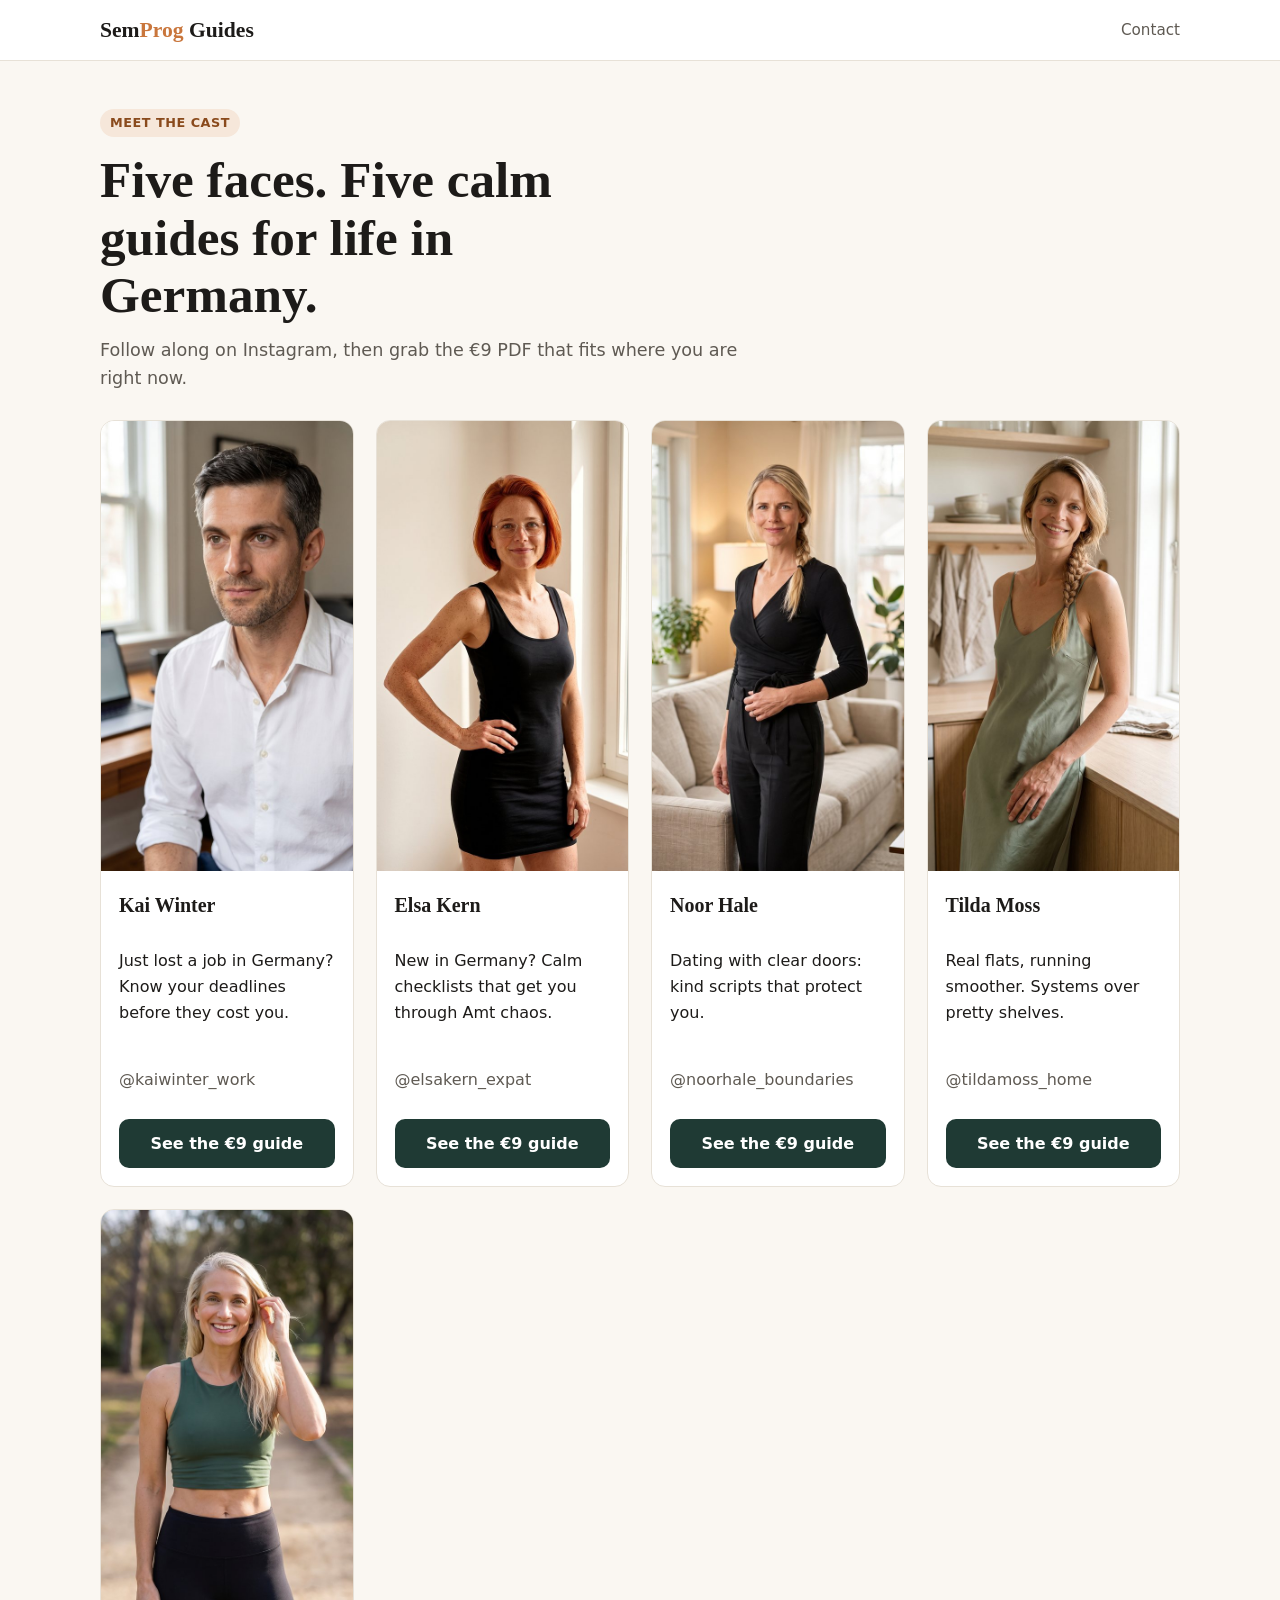
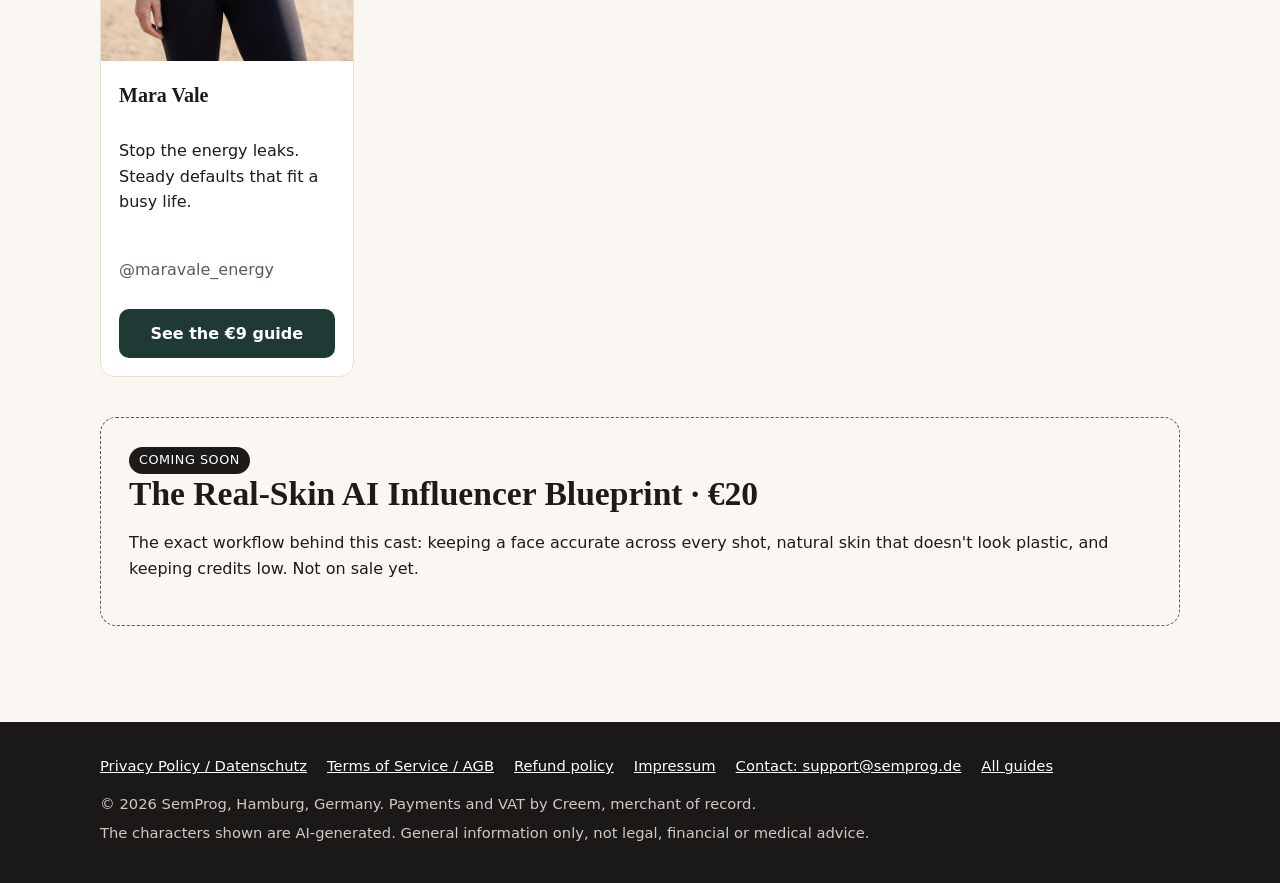
==== cast/index.html @ 9812ec5c "Add unlisted cast showcase page (noindex)" ====
<!doctype html>
<html lang="en">
<head>
<meta charset="utf-8">
<meta name="viewport" content="width=device-width, initial-scale=1">
<meta name="robots" content="noindex,nofollow">
<title>Meet the Cast · SemProg Guides</title>
<meta name="referrer" content="strict-origin-when-cross-origin">
<meta http-equiv="Content-Security-Policy" content="default-src 'self'; img-src 'self'; style-src 'self' 'unsafe-inline'; script-src 'none'; object-src 'none'; base-uri 'self'; frame-ancestors 'none'; upgrade-insecure-requests">
<link rel="stylesheet" href="/styles.css">
<style>
.cast-grid{display:grid;grid-template-columns:repeat(auto-fill,minmax(230px,1fr));gap:22px;margin:28px 0}
.cast-card{overflow:hidden;display:flex;flex-direction:column}
.cast-card img{width:100%;height:auto;aspect-ratio:558/1000;object-fit:cover;display:block}
.cast-card h3{margin:.2em 0}
.cast-ig a{color:var(--muted);text-decoration:none}
.blueprint{margin:40px 0;padding:28px;border-radius:16px;border:1px dashed var(--muted)}
.soon{display:inline-block;padding:3px 10px;border-radius:99px;background:var(--ink);color:#fff;font-size:.8rem;letter-spacing:.04em;text-transform:uppercase}
</style>
</head>
<body>
<header class="site-header">
  <div class="wrap">
    <a class="logo" href="/">Sem<span>Prog</span> Guides</a>
    <nav class="nav" aria-label="Main"><a href="mailto:support@semprog.de">Contact</a></nav>
  </div>
</header>
<main>
<section class="hero">
  <div class="wrap">
    <span class="eyebrow">Meet the cast</span>
    <h1>Five faces. Five calm guides for life in Germany.</h1>
    <p class="lead">Follow along on Instagram, then grab the €9 PDF that fits where you are right now.</p>
    <div class="cast-grid">
    <article class="card cast-card">
      <img src="/img/cast/kai.jpg" width="558" height="1000" loading="lazy" alt="Portrait of Kai Winter">
      <div class="card-body">
        <h3>Kai Winter</h3>
        <p>Just lost a job in Germany? Know your deadlines before they cost you.</p>
        <p class="cast-ig"><a href="https://www.instagram.com/kaiwinter_work/" rel="noopener" target="_blank">@kaiwinter_work</a></p>
        <a class="btn" href="/kai/">See the €9 guide</a>
      </div>
    </article>
    <article class="card cast-card">
      <img src="/img/cast/elsa.jpg" width="558" height="1000" loading="lazy" alt="Portrait of Elsa Kern">
      <div class="card-body">
        <h3>Elsa Kern</h3>
        <p>New in Germany? Calm checklists that get you through Amt chaos.</p>
        <p class="cast-ig"><a href="https://www.instagram.com/elsakern_expat/" rel="noopener" target="_blank">@elsakern_expat</a></p>
        <a class="btn" href="/elsa/">See the €9 guide</a>
      </div>
    </article>
    <article class="card cast-card">
      <img src="/img/cast/noor.jpg" width="558" height="1000" loading="lazy" alt="Portrait of Noor Hale">
      <div class="card-body">
        <h3>Noor Hale</h3>
        <p>Dating with clear doors: kind scripts that protect you.</p>
        <p class="cast-ig"><a href="https://www.instagram.com/noorhale_boundaries/" rel="noopener" target="_blank">@noorhale_boundaries</a></p>
        <a class="btn" href="/noor/">See the €9 guide</a>
      </div>
    </article>
    <article class="card cast-card">
      <img src="/img/cast/tilda.jpg" width="558" height="1000" loading="lazy" alt="Portrait of Tilda Moss">
      <div class="card-body">
        <h3>Tilda Moss</h3>
        <p>Real flats, running smoother. Systems over pretty shelves.</p>
        <p class="cast-ig"><a href="https://www.instagram.com/tildamoss_home/" rel="noopener" target="_blank">@tildamoss_home</a></p>
        <a class="btn" href="/tilda/">See the €9 guide</a>
      </div>
    </article>
    <article class="card cast-card">
      <img src="/img/cast/mara.jpg" width="558" height="1000" loading="lazy" alt="Portrait of Mara Vale">
      <div class="card-body">
        <h3>Mara Vale</h3>
        <p>Stop the energy leaks. Steady defaults that fit a busy life.</p>
        <p class="cast-ig"><a href="https://www.instagram.com/maravale_energy/" rel="noopener" target="_blank">@maravale_energy</a></p>
        <a class="btn" href="/mara/">See the €9 guide</a>
      </div>
    </article>
    </div>
    <section class="blueprint">
      <span class="soon">Coming soon</span>
      <h2>The Real-Skin AI Influencer Blueprint · €20</h2>
      <p>The exact workflow behind this cast: keeping a face accurate across every shot, natural skin that doesn&#x27;t look plastic, and keeping credits low. Not on sale yet.</p>
    </section>
  </div>
</section>
</main>
<footer class="site-footer">
  <div class="wrap">
    <ul class="footer-links">
      <li><a href="/privacy/">Privacy Policy / Datenschutz</a></li>
      <li><a href="/terms/">Terms of Service / AGB</a></li>
      <li><a href="/terms/#refund">Refund policy</a></li>
      <li><a href="/impressum/">Impressum</a></li>
      <li><a href="mailto:support@semprog.de">Contact: support@semprog.de</a></li>
      <li><a href="/">All guides</a></li>
    </ul>
    <p>© 2026 SemProg, Hamburg, Germany. Payments and VAT by Creem, merchant of record.</p>
    <p>The characters shown are AI-generated. General information only, not legal, financial or medical advice.</p>
  </div>
</footer>
</body>
</html>
---- styles.css ----
/* SemProg Guides — plain CSS, no build step. System fonts only (no external requests). */
:root{
  --bg:#faf7f2; --surface:#fff; --ink:#1d1b19; --muted:#5f5a53; --line:#e7e1d7;
  --brand:#1f3a34; --brand-ink:#fff; --accent:#c9763c; --accent-soft:#f6e7da;
  --radius:14px; --max:1120px;
}
*{box-sizing:border-box}
html{-webkit-text-size-adjust:100%}
body{margin:0;font-family:system-ui,-apple-system,"Segoe UI",Roboto,"Helvetica Neue",Arial,sans-serif;
  color:var(--ink);background:var(--bg);line-height:1.6;font-size:16px}
img{max-width:100%;display:block}
a{color:var(--brand)}
a:focus-visible,.btn:focus-visible{outline:3px solid var(--accent);outline-offset:2px}
.wrap{max-width:var(--max);margin:0 auto;padding:0 20px}
.draft-banner{background:#fff3c4;color:#5a4500;font-size:.85rem;text-align:center;padding:6px 12px;border-bottom:1px solid #eadb9a}

/* header */
.site-header{background:var(--surface);border-bottom:1px solid var(--line)}
.site-header .wrap{display:flex;align-items:center;justify-content:space-between;gap:12px;min-height:60px}
.logo{font-family:Georgia,"Times New Roman",serif;font-weight:700;font-size:1.35rem;color:var(--ink);text-decoration:none}
.logo span{color:var(--accent)}
.nav{display:flex;gap:16px;font-size:.95rem}
.nav a{color:var(--muted);text-decoration:none}
.nav a:hover{color:var(--ink)}
@media (max-width:560px){.nav .hide-sm{display:none}}

/* hero */
.hero{padding:48px 0 32px;text-align:left}
.eyebrow{display:inline-block;background:var(--accent-soft);color:#8a4a1c;font-weight:600;font-size:.8rem;
  letter-spacing:.04em;text-transform:uppercase;padding:4px 10px;border-radius:999px}
.hero h1{font-family:Georgia,"Times New Roman",serif;font-size:clamp(2rem,6vw,3.2rem);line-height:1.12;margin:14px 0 12px;max-width:18ch}
.hero p.lead{font-size:1.1rem;color:var(--muted);max-width:60ch;margin:0 0 20px}
.hero-facts{display:flex;flex-wrap:wrap;gap:8px 18px;padding:0;margin:0 0 24px;list-style:none;font-size:.95rem}
.hero-facts li::before{content:"✓ ";color:var(--brand);font-weight:700}
.btn{display:inline-block;background:var(--brand);color:var(--brand-ink);text-decoration:none;font-weight:600;
  padding:12px 20px;border-radius:10px;border:0;cursor:pointer;text-align:center}
.btn:hover{filter:brightness(1.15)}
.btn.secondary{background:transparent;color:var(--brand);border:2px solid var(--brand)}
.btn.todo{background:#9a9189;cursor:not-allowed}

/* sections */
section{padding:40px 0}
h2{font-family:Georgia,"Times New Roman",serif;font-size:clamp(1.5rem,4vw,2.1rem);line-height:1.2;margin:0 0 8px}
.section-intro{color:var(--muted);margin:0 0 24px;max-width:65ch}

/* guide cards */
.grid{display:grid;grid-template-columns:1fr;gap:20px}
@media (min-width:620px){.grid{grid-template-columns:repeat(2,1fr)}}
@media (min-width:980px){.grid{grid-template-columns:repeat(3,1fr)}}
.card{background:var(--surface);border:1px solid var(--line);border-radius:var(--radius);overflow:hidden;
  display:flex;flex-direction:column}
.card img{width:100%;height:auto;aspect-ratio:1132/1600;object-fit:cover;background:#eee}
.card-body{padding:18px;display:flex;flex-direction:column;gap:10px;flex:1}
.card .by{font-size:.85rem;color:var(--muted);margin:0}
.card .by strong{color:var(--ink)}
.ai-tag{display:inline-block;font-size:.72rem;font-weight:700;background:var(--accent-soft);color:#8a4a1c;
  border-radius:999px;padding:1px 8px;margin-left:4px;vertical-align:middle}
.card h3{font-family:Georgia,"Times New Roman",serif;font-size:1.25rem;line-height:1.25;margin:0}
.card .summary{margin:0;color:var(--ink)}
.card ul{margin:0;padding-left:1.1em;color:var(--muted);font-size:.93rem}
.card .note{font-size:.8rem;color:var(--muted);margin:0;border-top:1px dashed var(--line);padding-top:10px}
.buy{display:flex;align-items:center;justify-content:space-between;gap:12px;margin-top:auto;padding-top:8px}
.price{font-size:1.4rem;font-weight:700}
.price small{display:block;font-size:.72rem;font-weight:400;color:var(--muted)}

/* steps */
.steps{display:grid;grid-template-columns:1fr;gap:16px;counter-reset:s;padding:0;margin:0;list-style:none}
@media (min-width:760px){.steps{grid-template-columns:repeat(4,1fr)}}
.steps li{background:var(--surface);border:1px solid var(--line);border-radius:var(--radius);padding:18px}
.steps li::before{counter-increment:s;content:counter(s);display:inline-grid;place-items:center;width:30px;height:30px;
  border-radius:50%;background:var(--brand);color:#fff;font-weight:700;margin-bottom:8px}
.steps h3{margin:0 0 4px;font-size:1.05rem}
.steps p{margin:0;color:var(--muted);font-size:.95rem}

.panel{background:var(--brand);color:#eef3f1;border-radius:var(--radius);padding:24px}
.panel h2{color:#fff}
.panel a{color:#fff}
.panel ul{padding-left:1.1em;margin:10px 0 0}

/* faq */
details{background:var(--surface);border:1px solid var(--line);border-radius:10px;padding:14px 16px;margin-bottom:10px}
summary{cursor:pointer;font-weight:600}
details p{margin:10px 0 0;color:var(--muted)}

/* footer */
.site-footer{background:#1a1917;color:#cfc9c0;padding:32px 0;margin-top:24px;font-size:.92rem}
.site-footer a{color:#fff}
.footer-links{display:flex;flex-wrap:wrap;gap:10px 20px;list-style:none;padding:0;margin:0 0 14px}
.site-footer p{margin:6px 0}

/* legal pages */
.legal{max-width:780px;padding:32px 20px 48px}
.legal h1{font-family:Georgia,"Times New Roman",serif;font-size:clamp(1.8rem,5vw,2.4rem);margin:0 0 6px;line-height:1.2}
.legal h2{font-size:1.3rem;margin:32px 0 8px}
.legal h3{font-size:1.05rem;margin:20px 0 6px}
.legal .de{color:var(--muted);font-weight:400}
.template-note{background:#fff3c4;border:1px solid #eadb9a;color:#5a4500;border-radius:10px;padding:12px 14px;font-size:.92rem}
.placeholder{background:#ffe1e1;color:#8a1010;padding:0 4px;border-radius:4px;font-weight:600}
.legal .german{border-top:2px solid var(--line);margin-top:40px;padding-top:8px}
.legal address{font-style:normal}

/* single-character landing pages */
.guide-page .wrap{max-width:480px}
.guide-page .hero{padding:28px 0 8px}
.guide-page .hero h1{max-width:none;font-size:clamp(1.6rem,6vw,2.1rem);margin:10px 0 8px}
.guide-page .bio{color:var(--muted);margin:0 0 16px;font-size:1.05rem}
.guide-page .cover{border-radius:var(--radius);border:1px solid var(--line);overflow:hidden;margin:0 0 18px;background:var(--surface)}
.guide-page .cover img{width:100%;aspect-ratio:1132/1600;object-fit:cover}
.guide-page .buy-bar{display:flex;align-items:center;justify-content:space-between;gap:12px;
  background:var(--surface);border:1px solid var(--line);border-radius:var(--radius);padding:14px 16px;margin:0 0 20px}
.guide-page .buy-bar .btn{flex-shrink:0}
.guide-page .guide-block{background:var(--surface);border:1px solid var(--line);border-radius:var(--radius);padding:20px;margin:0 0 20px}
.guide-page .guide-block h2{font-size:1.35rem;margin:0 0 10px}
.guide-page .guide-block .summary{margin:0 0 12px}
.guide-page .guide-block ul{margin:0 0 14px;padding-left:1.1em;color:var(--muted);font-size:.95rem}
.guide-page .guide-block .note{font-size:.8rem;color:var(--muted);margin:0;border-top:1px dashed var(--line);padding-top:12px}
.guide-page .ai-box{background:var(--accent-soft);border-radius:var(--radius);padding:14px 16px;margin:0 0 20px;font-size:.92rem;color:#5a4500}
.guide-page .ai-box strong{color:var(--ink)}
.guide-page .facts{list-style:none;padding:0;margin:0 0 20px;font-size:.95rem}
.guide-page .facts li{margin:0 0 6px}
.guide-page .facts li::before{content:"✓ ";color:var(--brand);font-weight:700}
.price .vat{font-size:.8rem;font-weight:600;color:var(--muted)}
.guide-page .lead{font-size:1.05rem;margin:0 0 14px}
.guide-block.cta{text-align:center}
.guide-block.cta .btn{margin-top:8px}
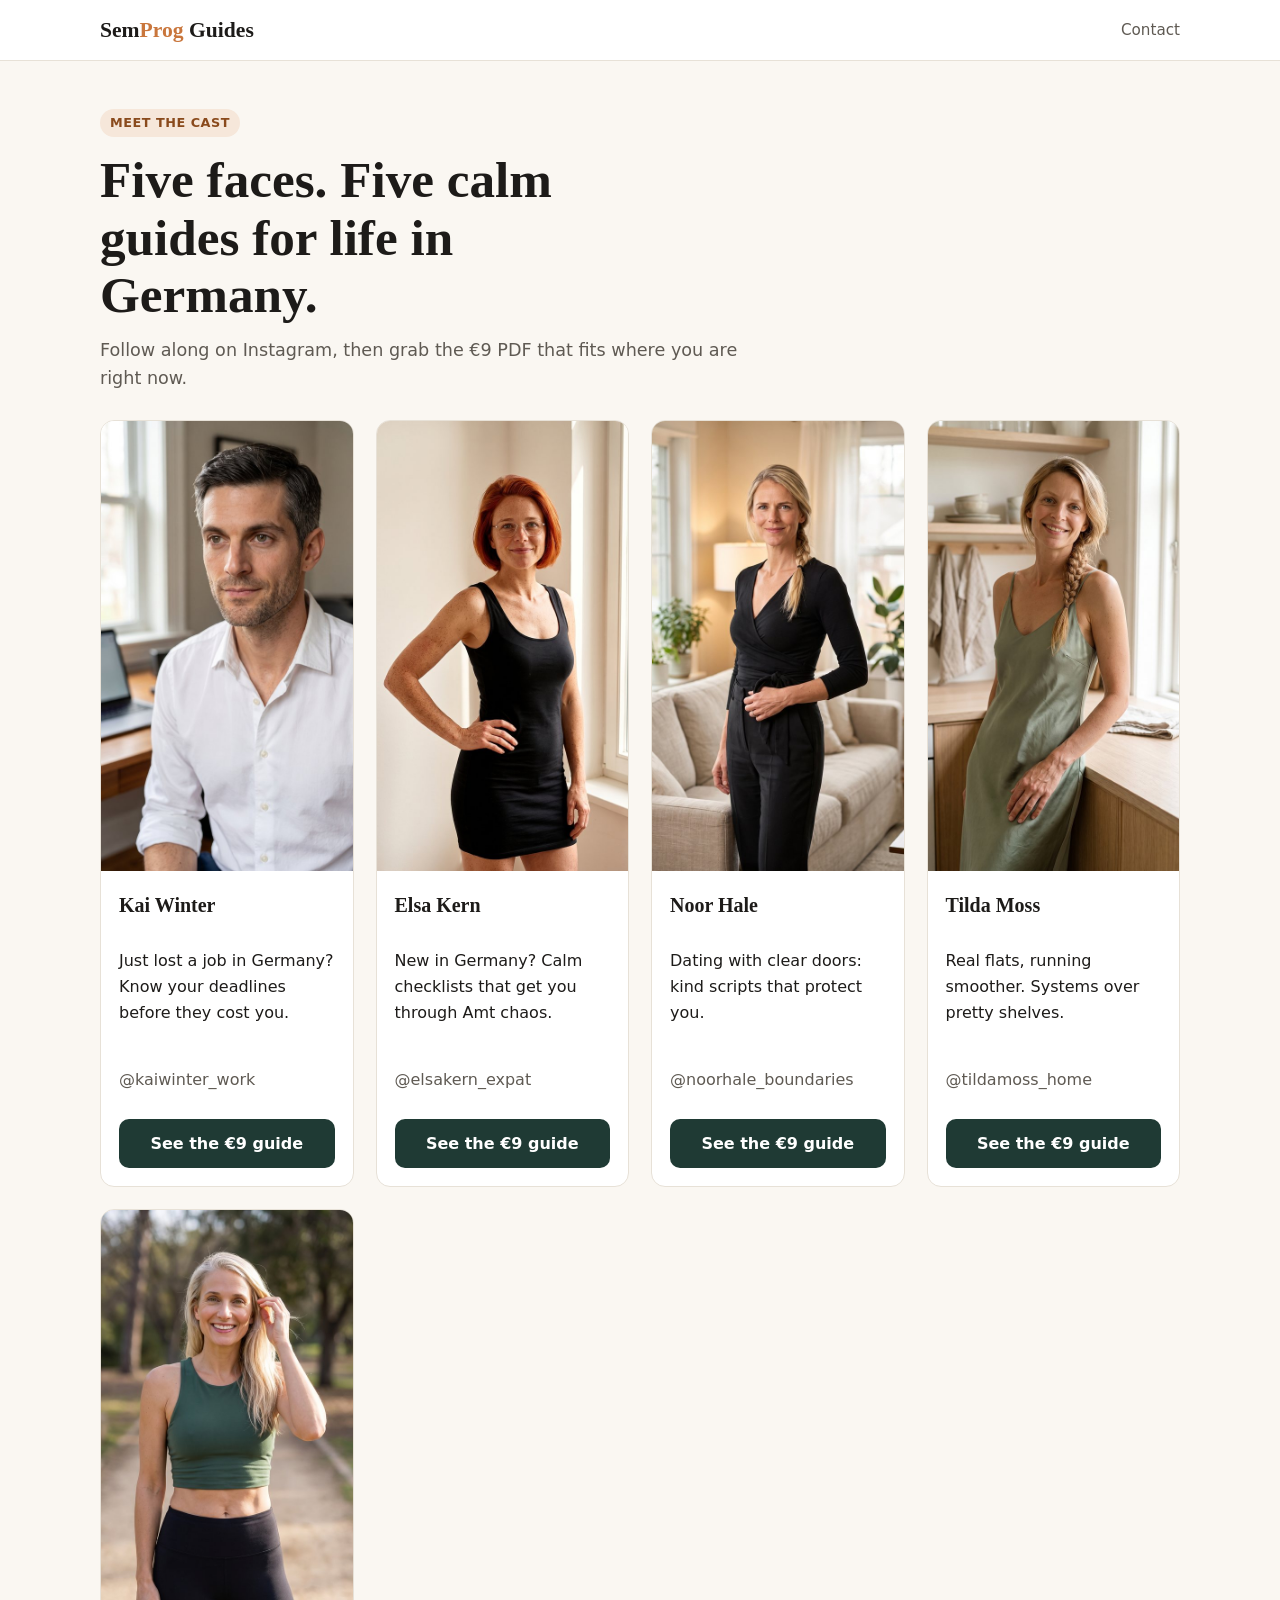
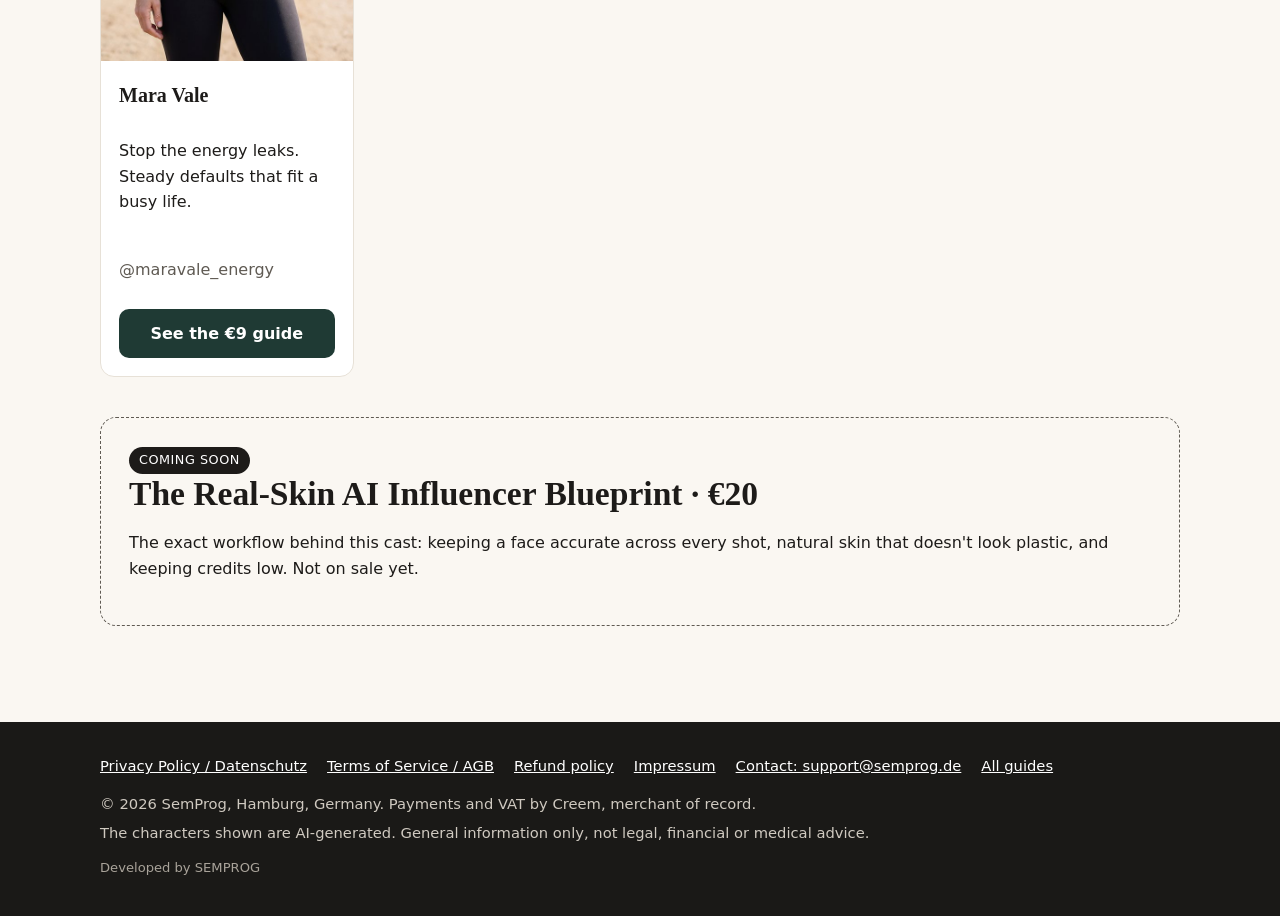
==== commit 41e50fc9: "Add 'Developed by SEMPROG' developer attribution to footer" ====
--- a/cast/index.html
+++ b/cast/index.html
@@ -98,6 +98,7 @@
     </ul>
     <p>© 2026 SemProg, Hamburg, Germany. Payments and VAT by Creem, merchant of record.</p>
     <p>The characters shown are AI-generated. General information only, not legal, financial or medical advice.</p>
+    <p class="dev-credit">Developed by SEMPROG</p>
   </div>
 </footer>
 </body>
--- a/styles.css
+++ b/styles.css
@@ -87,6 +87,7 @@
 .site-footer a{color:#fff}
 .footer-links{display:flex;flex-wrap:wrap;gap:10px 20px;list-style:none;padding:0;margin:0 0 14px}
 .site-footer p{margin:6px 0}
+.site-footer .dev-credit{font-size:.82rem;color:#a9a39a;margin-top:12px}
 
 /* legal pages */
 .legal{max-width:780px;padding:32px 20px 48px}
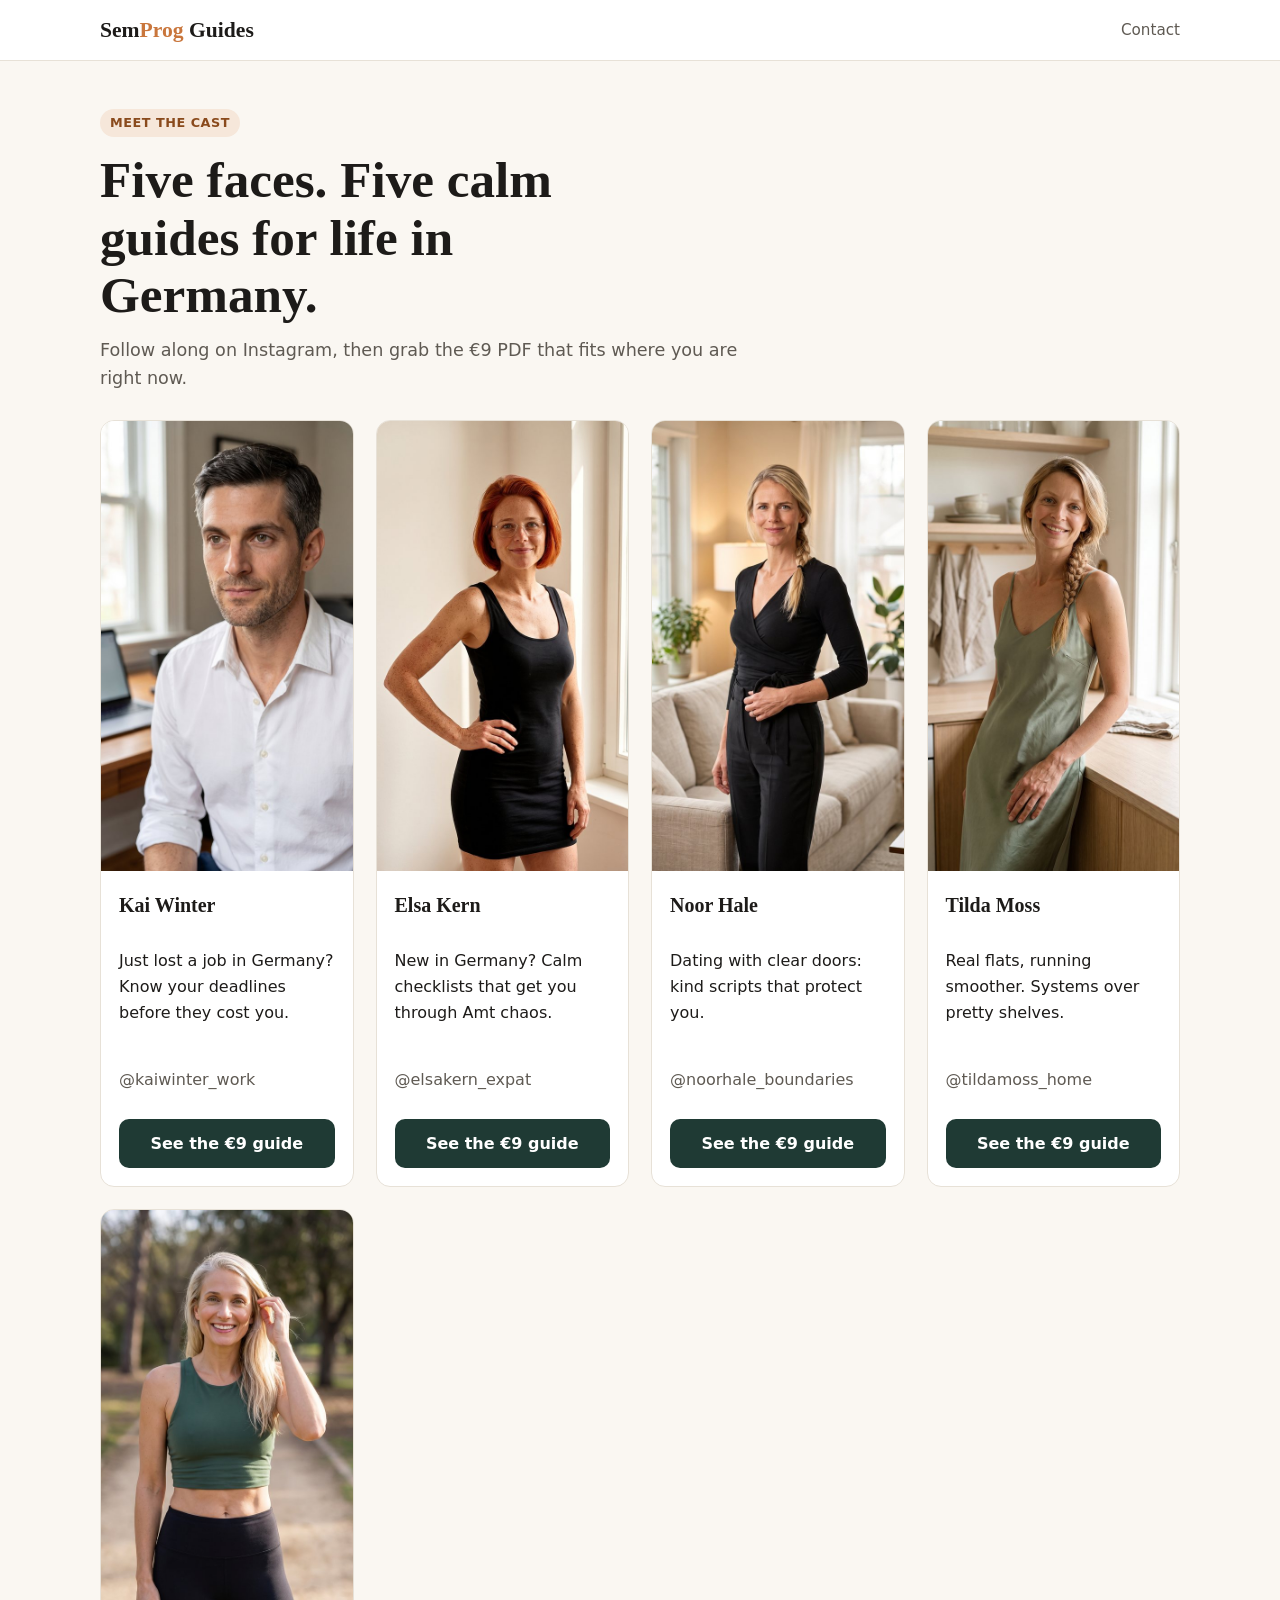
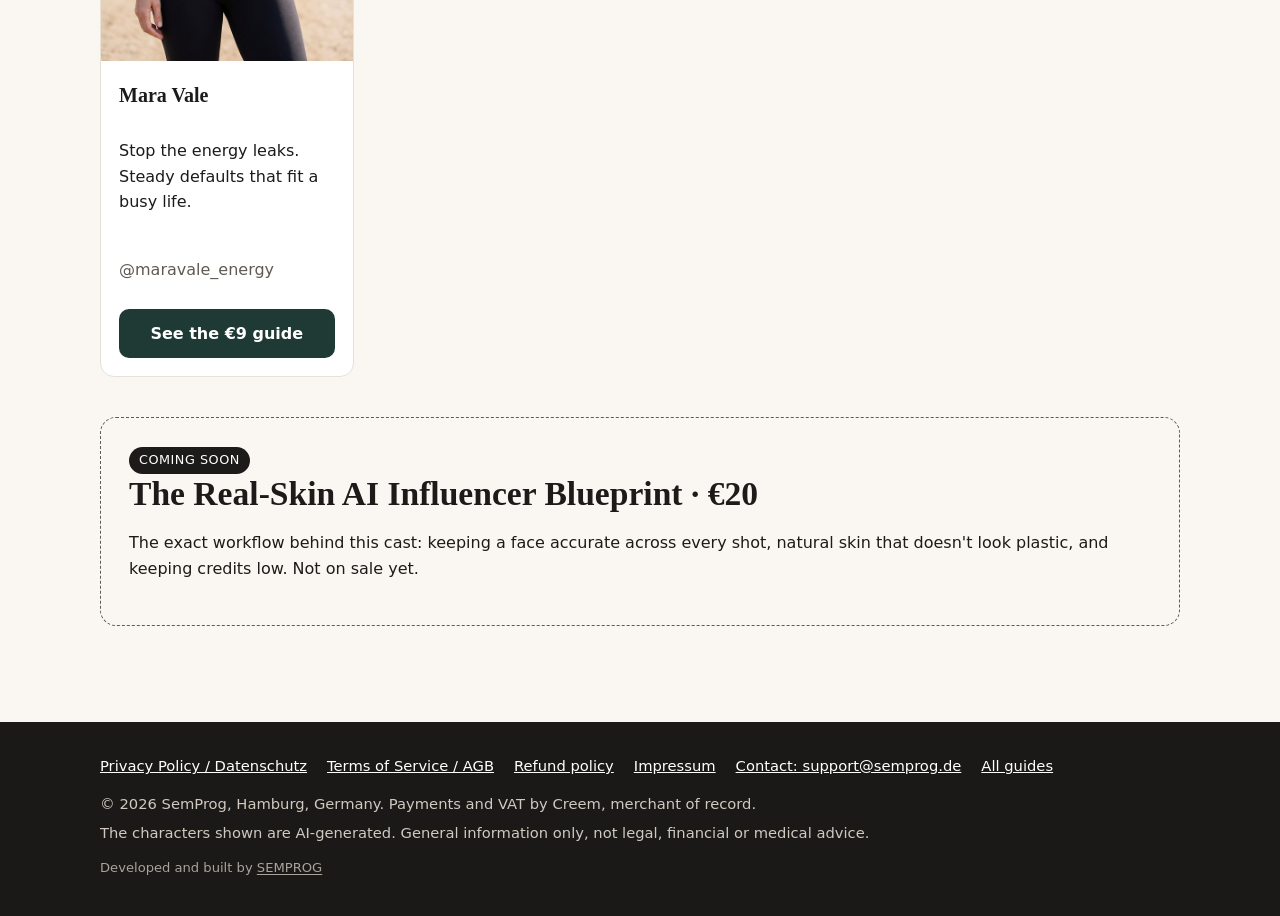
==== commit 10feaabd: "Footer credit: 'Developed and built by SEMPROG' with link to semprog.de" ====
--- a/cast/index.html
+++ b/cast/index.html
@@ -98,7 +98,7 @@
     </ul>
     <p>© 2026 SemProg, Hamburg, Germany. Payments and VAT by Creem, merchant of record.</p>
     <p>The characters shown are AI-generated. General information only, not legal, financial or medical advice.</p>
-    <p class="dev-credit">Developed by SEMPROG</p>
+    <p class="dev-credit">Developed and built by <a class="semprog-link" href="https://semprog.de" target="_blank" rel="noopener">SEMPROG</a></p>
   </div>
 </footer>
 </body>
--- a/styles.css
+++ b/styles.css
@@ -88,6 +88,7 @@
 .footer-links{display:flex;flex-wrap:wrap;gap:10px 20px;list-style:none;padding:0;margin:0 0 14px}
 .site-footer p{margin:6px 0}
 .site-footer .dev-credit{font-size:.82rem;color:#a9a39a;margin-top:12px}
+.dev-credit a.semprog-link,.site-footer .dev-credit a.semprog-link{color:inherit;text-decoration:underline;text-underline-offset:2px}
 
 /* legal pages */
 .legal{max-width:780px;padding:32px 20px 48px}
